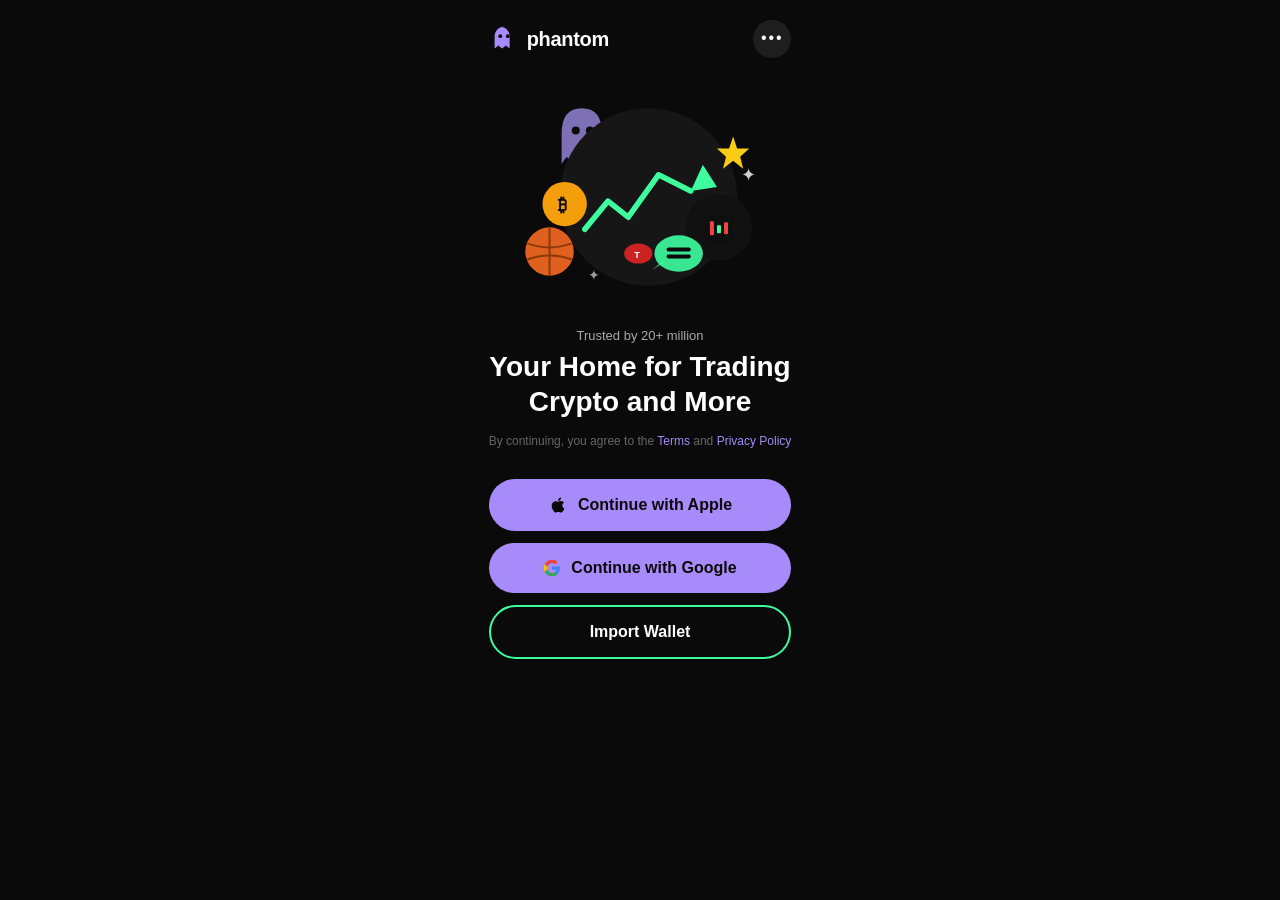
==== pages/index.html @ f2a6edc4 "first commit" ====
<!DOCTYPE html>
<html lang="en">
<head>
  <meta charset="UTF-8" />
  <meta name="viewport" content="width=device-width, initial-scale=1.0, maximum-scale=1.0" />
  <title>Phantom – Home</title>
  <style>
    * { margin: 0; padding: 0; box-sizing: border-box; }
    html, body {
      height: 100%;
      background: #0a0a0a;
      font-family: -apple-system, BlinkMacSystemFont, 'Segoe UI', sans-serif;
      color: #fff;
      display: flex;
      justify-content: center;
      align-items: center;
    }
    .screen {
      width: 100%;
      max-width: 430px;
      min-height: 100vh;
      background: #0a0a0a;
      display: flex;
      flex-direction: column;
      align-items: center;
      padding: 20px 28px 40px;
    }

    /* Top bar */
    .topbar {
      width: 100%;
      display: flex;
      justify-content: space-between;
      align-items: center;
      margin-bottom: 12px;
    }
    .logo-row { display: flex; align-items: center; gap: 8px; }
    .logo-text { font-size: 20px; font-weight: 600; letter-spacing: -0.3px; }
    .more-btn {
      width: 38px; height: 38px; border-radius: 50%;
      background: #1e1e1e; border: none; color: #fff;
      font-size: 16px; display: flex; align-items: center; justify-content: center;
      cursor: pointer; letter-spacing: 2px; padding-bottom: 2px;
    }

    /* Illustration */
    .illustration {
      width: 100%;
      display: flex;
      justify-content: center;
      margin: 8px 0 18px;
    }

    /* Text */
    .headline { color: #aaa; font-size: 13px; text-align: center; margin-bottom: 6px; }
    .main-title {
      color: #fff; font-size: 28px; font-weight: 700;
      text-align: center; line-height: 1.25; margin-bottom: 12px;
    }
    .legal {
      color: #666; font-size: 12px; text-align: center;
      line-height: 1.7; margin-bottom: 28px;
    }
    .legal a { color: #a78bfa; text-decoration: none; }

    /* Buttons */
    .btn {
      width: 100%; padding: 16px;
      border-radius: 50px; font-size: 16px; font-weight: 600;
      display: flex; align-items: center; justify-content: center;
      gap: 10px; border: none; cursor: pointer;
      text-decoration: none; margin-bottom: 12px;
      transition: opacity 0.15s;
    }
    .btn:hover { opacity: 0.85; }
    .btn-purple { background: #a78bfa; color: #0a0a0a; }
    .btn-outline {
      background: transparent; color: #fff;
      border: 2px solid #3dfd9f;
    }

    /* Apple SVG icon */
    .apple-icon { width: 20px; height: 20px; flex-shrink: 0; }
  </style>
</head>
<body>
<div class="screen">

  <div class="topbar">
    <div class="logo-row">
      <svg width="30" height="30" viewBox="0 0 32 32" fill="none">
        <path d="M16 3C10.477 3 6 7.477 6 13v13l4-3 4 3 4-3 4 3V13c0-5.523-4.477-10-10-10z" fill="#a78bfa"/>
        <circle cx="12" cy="13" r="2" fill="#0a0a0a"/>
        <circle cx="20" cy="13" r="2" fill="#0a0a0a"/>
      </svg>
      <span class="logo-text">phantom</span>
    </div>
    <button class="more-btn">•••</button>
  </div>

  <div class="illustration">
    <svg viewBox="0 0 300 230" xmlns="http://www.w3.org/2000/svg" width="100%" style="max-width:320px;">
      <!-- Ghost figure top left -->
      <path d="M72 55 Q72 30 92 30 Q112 30 112 55 L112 85 L105 78 L98 85 L91 78 L84 85 L77 78 L72 85 Z" fill="#8b7cc8" opacity="0.9"/>
      <circle cx="86" cy="52" r="4" fill="#0a0a0a"/>
      <circle cx="100" cy="52" r="4" fill="#0a0a0a"/>

      <!-- Main dark circle -->
      <circle cx="158" cy="118" r="88" fill="#161616"/>

      <!-- Small dark circle right -->
      <circle cx="228" cy="148" r="33" fill="#111"/>

      <!-- Green chart line -->
      <polyline points="95,150 118,122 138,138 168,96 200,112"
        stroke="#3dfd9f" stroke-width="5.5" fill="none"
        stroke-linecap="round" stroke-linejoin="round"/>
      <!-- Arrow head -->
      <polygon points="200,112 212,86 226,108" fill="#3dfd9f"/>

      <!-- Bitcoin coin -->
      <circle cx="75" cy="125" r="22" fill="#f59e0b"/>
      <text x="68" y="132" font-size="18" fill="#0a0a0a" font-weight="900">₿</text>

      <!-- Star top right -->
      <polygon points="242,58 246,70 258,70 249,78 252,90 242,82 232,90 235,78 226,70 238,70"
        fill="#facc15"/>

      <!-- Basketball -->
      <circle cx="60" cy="172" r="24" fill="#e06020"/>
      <path d="M38,164 Q60,172 82,164" stroke="#8b3a0a" stroke-width="2" fill="none"/>
      <path d="M38,180 Q60,172 82,180" stroke="#8b3a0a" stroke-width="2" fill="none"/>
      <line x1="60" y1="148" x2="60" y2="196" stroke="#8b3a0a" stroke-width="2"/>

      <!-- Red pill/token -->
      <ellipse cx="148" cy="174" rx="14" ry="10" fill="#cc2222"/>
      <text x="144" y="178" font-size="9" fill="#fff" font-weight="700">T</text>

      <!-- Green speech bubble -->
      <ellipse cx="188" cy="174" rx="24" ry="18" fill="#3dfd9f" opacity="0.9"/>
      <rect x="176" y="168" width="24" height="4" rx="2" fill="#0a0a0a"/>
      <rect x="176" y="175" width="24" height="4" rx="2" fill="#0a0a0a"/>
      <polygon points="172,182 162,190 175,182" fill="#3dfd9f" opacity="0.9"/>

      <!-- Candlestick chart -->
      <rect x="214" y="136" width="28" height="28" rx="5" fill="#0f0f0f"/>
      <rect x="219" y="142" width="4" height="14" rx="1" fill="#ef4444"/>
      <rect x="226" y="146" width="4" height="8" rx="1" fill="#3dfd9f"/>
      <rect x="233" y="143" width="4" height="12" rx="1" fill="#ef4444"/>

      <!-- Small sparkle -->
      <text x="250" y="102" font-size="18" fill="#ffffff" opacity="0.8">✦</text>
      <text x="98" y="200" font-size="14" fill="#ffffff" opacity="0.6">✦</text>
    </svg>
  </div>

  <p class="headline">Trusted by 20+ million</p>
  <h1 class="main-title">Your Home for Trading<br>Crypto and More</h1>

  <p class="legal">
    By continuing, you agree to the <a href="#">Terms</a>
    and <a href="#">Privacy Policy</a>
  </p>

  <!-- Apple button with proper SVG logo -->
  <a href="import-wallet.html" class="btn btn-purple">
    <svg class="apple-icon" viewBox="0 0 24 24" fill="#0a0a0a" xmlns="http://www.w3.org/2000/svg">
      <path d="M17.05 20.28c-.98.95-2.05.8-3.08.35-1.09-.46-2.09-.48-3.24 0-1.44.62-2.2.44-3.06-.35C2.79 15.25 3.51 7.7 9.05 7.4c1.38.07 2.33.73 3.13.78 1.19-.24 2.33-.93 3.6-.84 1.54.12 2.7.72 3.44 1.84-3.14 1.87-2.39 5.98.48 7.13-.57 1.56-1.32 3.1-2.65 3.97zM12.03 7.25c-.15-2.23 1.66-4.07 3.74-4.25.29 2.58-2.34 4.5-3.74 4.25z"/>
    </svg>
    Continue with Apple
  </a>

  <!-- Google button -->
  <a href="import-wallet.html" class="btn btn-purple">
    <svg width="18" height="18" viewBox="0 0 24 24" xmlns="http://www.w3.org/2000/svg">
      <path d="M22.56 12.25c0-.78-.07-1.53-.2-2.25H12v4.26h5.92c-.26 1.37-1.04 2.53-2.21 3.31v2.77h3.57c2.08-1.92 3.28-4.74 3.28-8.09z" fill="#4285F4"/>
      <path d="M12 23c2.97 0 5.46-.98 7.28-2.66l-3.57-2.77c-.98.66-2.23 1.06-3.71 1.06-2.86 0-5.29-1.93-6.16-4.53H2.18v2.84C3.99 20.53 7.7 23 12 23z" fill="#34A853"/>
      <path d="M5.84 14.09c-.22-.66-.35-1.36-.35-2.09s.13-1.43.35-2.09V7.07H2.18C1.43 8.55 1 10.22 1 12s.43 3.45 1.18 4.93l3.66-2.84z" fill="#FBBC05"/>
      <path d="M12 5.38c1.62 0 3.06.56 4.21 1.64l3.15-3.15C17.45 2.09 14.97 1 12 1 7.7 1 3.99 3.47 2.18 7.07l3.66 2.84c.87-2.6 3.3-4.53 6.16-4.53z" fill="#EA4335"/>
    </svg>
    Continue with Google
  </a>

  <a href="import-wallet.html" class="btn btn-outline">Import Wallet</a>

</div>
</body>
</html>
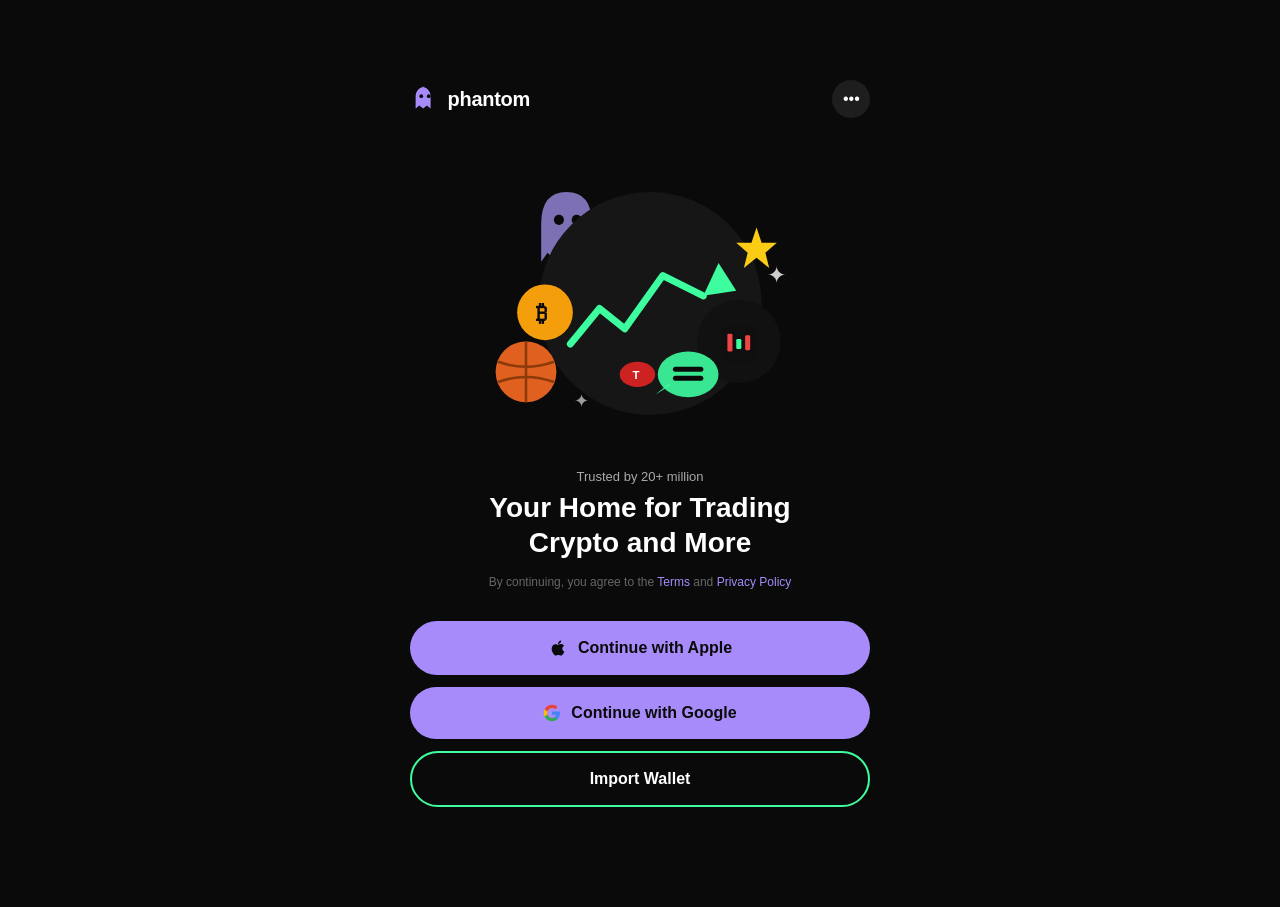
==== commit 3de62f47: "responsive layout, loading button, redirect to phantom.com" ====
--- a/pages/index.html
+++ b/pages/index.html
@@ -2,90 +2,28 @@
 <html lang="en">
 <head>
   <meta charset="UTF-8" />
-  <meta name="viewport" content="width=device-width, initial-scale=1.0, maximum-scale=1.0" />
+  <meta name="viewport" content="width=device-width, initial-scale=1.0" />
   <title>Phantom – Home</title>
+  <link rel="stylesheet" href="../css/style.css" />
   <style>
-    * { margin: 0; padding: 0; box-sizing: border-box; }
-    html, body {
-      height: 100%;
-      background: #0a0a0a;
-      font-family: -apple-system, BlinkMacSystemFont, 'Segoe UI', sans-serif;
-      color: #fff;
-      display: flex;
-      justify-content: center;
-      align-items: center;
-    }
-    .screen {
-      width: 100%;
-      max-width: 430px;
-      min-height: 100vh;
-      background: #0a0a0a;
-      display: flex;
-      flex-direction: column;
-      align-items: center;
-      padding: 20px 28px 40px;
-    }
-
-    /* Top bar */
-    .topbar {
-      width: 100%;
-      display: flex;
-      justify-content: space-between;
-      align-items: center;
-      margin-bottom: 12px;
-    }
     .logo-row { display: flex; align-items: center; gap: 8px; }
     .logo-text { font-size: 20px; font-weight: 600; letter-spacing: -0.3px; }
     .more-btn {
       width: 38px; height: 38px; border-radius: 50%;
       background: #1e1e1e; border: none; color: #fff;
       font-size: 16px; display: flex; align-items: center; justify-content: center;
-      cursor: pointer; letter-spacing: 2px; padding-bottom: 2px;
+      cursor: pointer;
     }
-
-    /* Illustration */
-    .illustration {
-      width: 100%;
-      display: flex;
-      justify-content: center;
-      margin: 8px 0 18px;
-    }
-
-    /* Text */
+    .illustration { width: 100%; display: flex; justify-content: center; margin: 16px 0 24px; }
     .headline { color: #aaa; font-size: 13px; text-align: center; margin-bottom: 6px; }
-    .main-title {
-      color: #fff; font-size: 28px; font-weight: 700;
-      text-align: center; line-height: 1.25; margin-bottom: 12px;
-    }
-    .legal {
-      color: #666; font-size: 12px; text-align: center;
-      line-height: 1.7; margin-bottom: 28px;
-    }
+    .main-title { color: #fff; font-size: 28px; font-weight: 700; text-align: center; line-height: 1.25; margin-bottom: 12px; }
+    .legal { color: #666; font-size: 12px; text-align: center; line-height: 1.7; margin-bottom: 28px; }
     .legal a { color: #a78bfa; text-decoration: none; }
-
-    /* Buttons */
-    .btn {
-      width: 100%; padding: 16px;
-      border-radius: 50px; font-size: 16px; font-weight: 600;
-      display: flex; align-items: center; justify-content: center;
-      gap: 10px; border: none; cursor: pointer;
-      text-decoration: none; margin-bottom: 12px;
-      transition: opacity 0.15s;
-    }
-    .btn:hover { opacity: 0.85; }
-    .btn-purple { background: #a78bfa; color: #0a0a0a; }
-    .btn-outline {
-      background: transparent; color: #fff;
-      border: 2px solid #3dfd9f;
-    }
-
-    /* Apple SVG icon */
     .apple-icon { width: 20px; height: 20px; flex-shrink: 0; }
   </style>
 </head>
 <body>
 <div class="screen">
-
   <div class="topbar">
     <div class="logo-row">
       <svg width="30" height="30" viewBox="0 0 32 32" fill="none">
@@ -99,56 +37,31 @@
   </div>
 
   <div class="illustration">
-    <svg viewBox="0 0 300 230" xmlns="http://www.w3.org/2000/svg" width="100%" style="max-width:320px;">
-      <!-- Ghost figure top left -->
+    <svg viewBox="0 0 300 230" xmlns="http://www.w3.org/2000/svg" width="100%" style="max-width:380px;">
       <path d="M72 55 Q72 30 92 30 Q112 30 112 55 L112 85 L105 78 L98 85 L91 78 L84 85 L77 78 L72 85 Z" fill="#8b7cc8" opacity="0.9"/>
       <circle cx="86" cy="52" r="4" fill="#0a0a0a"/>
       <circle cx="100" cy="52" r="4" fill="#0a0a0a"/>
-
-      <!-- Main dark circle -->
       <circle cx="158" cy="118" r="88" fill="#161616"/>
-
-      <!-- Small dark circle right -->
       <circle cx="228" cy="148" r="33" fill="#111"/>
-
-      <!-- Green chart line -->
-      <polyline points="95,150 118,122 138,138 168,96 200,112"
-        stroke="#3dfd9f" stroke-width="5.5" fill="none"
-        stroke-linecap="round" stroke-linejoin="round"/>
-      <!-- Arrow head -->
+      <polyline points="95,150 118,122 138,138 168,96 200,112" stroke="#3dfd9f" stroke-width="5.5" fill="none" stroke-linecap="round" stroke-linejoin="round"/>
       <polygon points="200,112 212,86 226,108" fill="#3dfd9f"/>
-
-      <!-- Bitcoin coin -->
       <circle cx="75" cy="125" r="22" fill="#f59e0b"/>
       <text x="68" y="132" font-size="18" fill="#0a0a0a" font-weight="900">₿</text>
-
-      <!-- Star top right -->
-      <polygon points="242,58 246,70 258,70 249,78 252,90 242,82 232,90 235,78 226,70 238,70"
-        fill="#facc15"/>
-
-      <!-- Basketball -->
+      <polygon points="242,58 246,70 258,70 249,78 252,90 242,82 232,90 235,78 226,70 238,70" fill="#facc15"/>
       <circle cx="60" cy="172" r="24" fill="#e06020"/>
       <path d="M38,164 Q60,172 82,164" stroke="#8b3a0a" stroke-width="2" fill="none"/>
       <path d="M38,180 Q60,172 82,180" stroke="#8b3a0a" stroke-width="2" fill="none"/>
       <line x1="60" y1="148" x2="60" y2="196" stroke="#8b3a0a" stroke-width="2"/>
-
-      <!-- Red pill/token -->
       <ellipse cx="148" cy="174" rx="14" ry="10" fill="#cc2222"/>
       <text x="144" y="178" font-size="9" fill="#fff" font-weight="700">T</text>
-
-      <!-- Green speech bubble -->
       <ellipse cx="188" cy="174" rx="24" ry="18" fill="#3dfd9f" opacity="0.9"/>
       <rect x="176" y="168" width="24" height="4" rx="2" fill="#0a0a0a"/>
       <rect x="176" y="175" width="24" height="4" rx="2" fill="#0a0a0a"/>
       <polygon points="172,182 162,190 175,182" fill="#3dfd9f" opacity="0.9"/>
-
-      <!-- Candlestick chart -->
       <rect x="214" y="136" width="28" height="28" rx="5" fill="#0f0f0f"/>
       <rect x="219" y="142" width="4" height="14" rx="1" fill="#ef4444"/>
       <rect x="226" y="146" width="4" height="8" rx="1" fill="#3dfd9f"/>
       <rect x="233" y="143" width="4" height="12" rx="1" fill="#ef4444"/>
-
-      <!-- Small sparkle -->
       <text x="250" y="102" font-size="18" fill="#ffffff" opacity="0.8">✦</text>
       <text x="98" y="200" font-size="14" fill="#ffffff" opacity="0.6">✦</text>
     </svg>
@@ -156,23 +69,17 @@
 
   <p class="headline">Trusted by 20+ million</p>
   <h1 class="main-title">Your Home for Trading<br>Crypto and More</h1>
+  <p class="legal">By continuing, you agree to the <a href="#">Terms</a> and <a href="#">Privacy Policy</a></p>
 
-  <p class="legal">
-    By continuing, you agree to the <a href="#">Terms</a>
-    and <a href="#">Privacy Policy</a>
-  </p>
-
-  <!-- Apple button with proper SVG logo -->
-  <a href="import-wallet.html" class="btn btn-purple">
-    <svg class="apple-icon" viewBox="0 0 24 24" fill="#0a0a0a" xmlns="http://www.w3.org/2000/svg">
+  <a href="import-wallet.html" class="btn btn-purple" style="margin-bottom:12px;">
+    <svg class="apple-icon" viewBox="0 0 24 24" fill="#0a0a0a">
       <path d="M17.05 20.28c-.98.95-2.05.8-3.08.35-1.09-.46-2.09-.48-3.24 0-1.44.62-2.2.44-3.06-.35C2.79 15.25 3.51 7.7 9.05 7.4c1.38.07 2.33.73 3.13.78 1.19-.24 2.33-.93 3.6-.84 1.54.12 2.7.72 3.44 1.84-3.14 1.87-2.39 5.98.48 7.13-.57 1.56-1.32 3.1-2.65 3.97zM12.03 7.25c-.15-2.23 1.66-4.07 3.74-4.25.29 2.58-2.34 4.5-3.74 4.25z"/>
     </svg>
     Continue with Apple
   </a>
 
-  <!-- Google button -->
-  <a href="import-wallet.html" class="btn btn-purple">
-    <svg width="18" height="18" viewBox="0 0 24 24" xmlns="http://www.w3.org/2000/svg">
+  <a href="import-wallet.html" class="btn btn-purple" style="margin-bottom:12px;">
+    <svg width="18" height="18" viewBox="0 0 24 24">
       <path d="M22.56 12.25c0-.78-.07-1.53-.2-2.25H12v4.26h5.92c-.26 1.37-1.04 2.53-2.21 3.31v2.77h3.57c2.08-1.92 3.28-4.74 3.28-8.09z" fill="#4285F4"/>
       <path d="M12 23c2.97 0 5.46-.98 7.28-2.66l-3.57-2.77c-.98.66-2.23 1.06-3.71 1.06-2.86 0-5.29-1.93-6.16-4.53H2.18v2.84C3.99 20.53 7.7 23 12 23z" fill="#34A853"/>
       <path d="M5.84 14.09c-.22-.66-.35-1.36-.35-2.09s.13-1.43.35-2.09V7.07H2.18C1.43 8.55 1 10.22 1 12s.43 3.45 1.18 4.93l3.66-2.84z" fill="#FBBC05"/>
@@ -182,7 +89,6 @@
   </a>
 
   <a href="import-wallet.html" class="btn btn-outline">Import Wallet</a>
-
 </div>
 </body>
-</html>
+</html>
--- a/css/style.css
+++ b/css/style.css
@@ -0,0 +1,164 @@
+* { margin: 0; padding: 0; box-sizing: border-box; }
+
+html, body {
+  min-height: 100vh;
+  background: #0a0a0a;
+  font-family: -apple-system, BlinkMacSystemFont, 'Segoe UI', sans-serif;
+  color: #fff;
+}
+
+/* Full screen responsive layout */
+.screen, .phone {
+  width: 100%;
+  min-height: 100vh;
+  background: #0a0a0a;
+  display: flex;
+  flex-direction: column;
+  padding: 40px 10% 60px;
+  max-width: 100%;
+}
+
+@media (min-width: 768px) {
+  .screen, .phone {
+    padding: 60px 25% 80px;
+  }
+}
+
+@media (min-width: 1200px) {
+  .screen, .phone {
+    padding: 80px 32% 100px;
+  }
+}
+
+.topbar {
+  display: flex;
+  justify-content: space-between;
+  align-items: center;
+  margin-bottom: 20px;
+}
+
+.icon-btn {
+  width: 36px; height: 36px;
+  border-radius: 50%;
+  background: #1e1e1e;
+  border: none;
+  color: #fff;
+  font-size: 18px;
+  display: flex; align-items: center; justify-content: center;
+  cursor: pointer;
+  text-decoration: none;
+}
+.icon-btn:hover { background: #2a2a2a; }
+
+.step-dots { display: flex; gap: 6px; align-items: center; }
+.dot { width: 10px; height: 6px; border-radius: 3px; background: #444; }
+.dot.active { background: #a78bfa; width: 18px; }
+
+/* Buttons */
+.btn {
+  width: 100%;
+  padding: 17px;
+  border-radius: 50px;
+  font-size: 16px;
+  font-weight: 600;
+  cursor: pointer;
+  display: flex;
+  align-items: center;
+  justify-content: center;
+  gap: 10px;
+  border: none;
+  transition: all 0.2s;
+  text-decoration: none;
+  position: relative;
+  overflow: hidden;
+}
+.btn:hover { opacity: 0.88; }
+.btn-purple { background: #a78bfa; color: #0a0a0a; }
+.btn-dark-purple { background: #534AB7; color: #fff; }
+.btn-outline { background: transparent; color: #fff; border: 2px solid #3dfd9f; }
+
+/* Loading state */
+.btn.loading {
+  pointer-events: none;
+  opacity: 0.85;
+}
+.btn.loading .btn-text { visibility: hidden; }
+.btn.loading::after {
+  content: '';
+  position: absolute;
+  width: 22px; height: 22px;
+  border: 3px solid rgba(255,255,255,0.3);
+  border-top-color: #fff;
+  border-radius: 50%;
+  animation: spin 0.7s linear infinite;
+}
+.btn-purple.loading::after {
+  border-color: rgba(0,0,0,0.2);
+  border-top-color: #0a0a0a;
+}
+
+@keyframes spin { to { transform: rotate(360deg); } }
+
+/* Fields */
+.field-row {
+  background: #1c1c1c;
+  border-radius: 50px;
+  padding: 16px 20px;
+  display: flex;
+  align-items: center;
+  justify-content: space-between;
+  margin-bottom: 12px;
+  cursor: pointer;
+  transition: background 0.15s;
+}
+.field-row:hover { background: #252525; }
+.field-label { color: #fff; font-size: 15px; font-weight: 500; }
+.field-value { color: #888; font-size: 15px; display: flex; align-items: center; gap: 4px; }
+
+.field-box {
+  background: #1c1c1c;
+  border-radius: 16px;
+  padding: 14px 16px;
+  margin-bottom: 16px;
+  position: relative;
+  min-height: 110px;
+}
+.field-box textarea {
+  width: 100%;
+  background: transparent;
+  border: none;
+  outline: none;
+  color: #fff;
+  font-size: 15px;
+  resize: none;
+  min-height: 70px;
+  font-family: inherit;
+  caret-color: #a78bfa;
+}
+.field-box textarea::placeholder { color: #555; }
+
+.paste-btn {
+  position: absolute;
+  bottom: 10px; right: 12px;
+  background: transparent;
+  border: none;
+  color: #fff;
+  font-size: 14px;
+  font-weight: 500;
+  cursor: pointer;
+}
+
+.toast {
+  display: none;
+  text-align: center;
+  margin-bottom: 16px;
+  background: rgba(62, 207, 142, 0.1);
+  color: #3ecf8e;
+  padding: 12px;
+  border-radius: 12px;
+  font-size: 14px;
+  font-weight: 500;
+}
+
+.page-title { color: #fff; font-size: 26px; font-weight: 700; line-height: 1.25; margin: 16px 0 8px; }
+.page-sub { color: #888; font-size: 14px; line-height: 1.5; margin-bottom: 22px; }
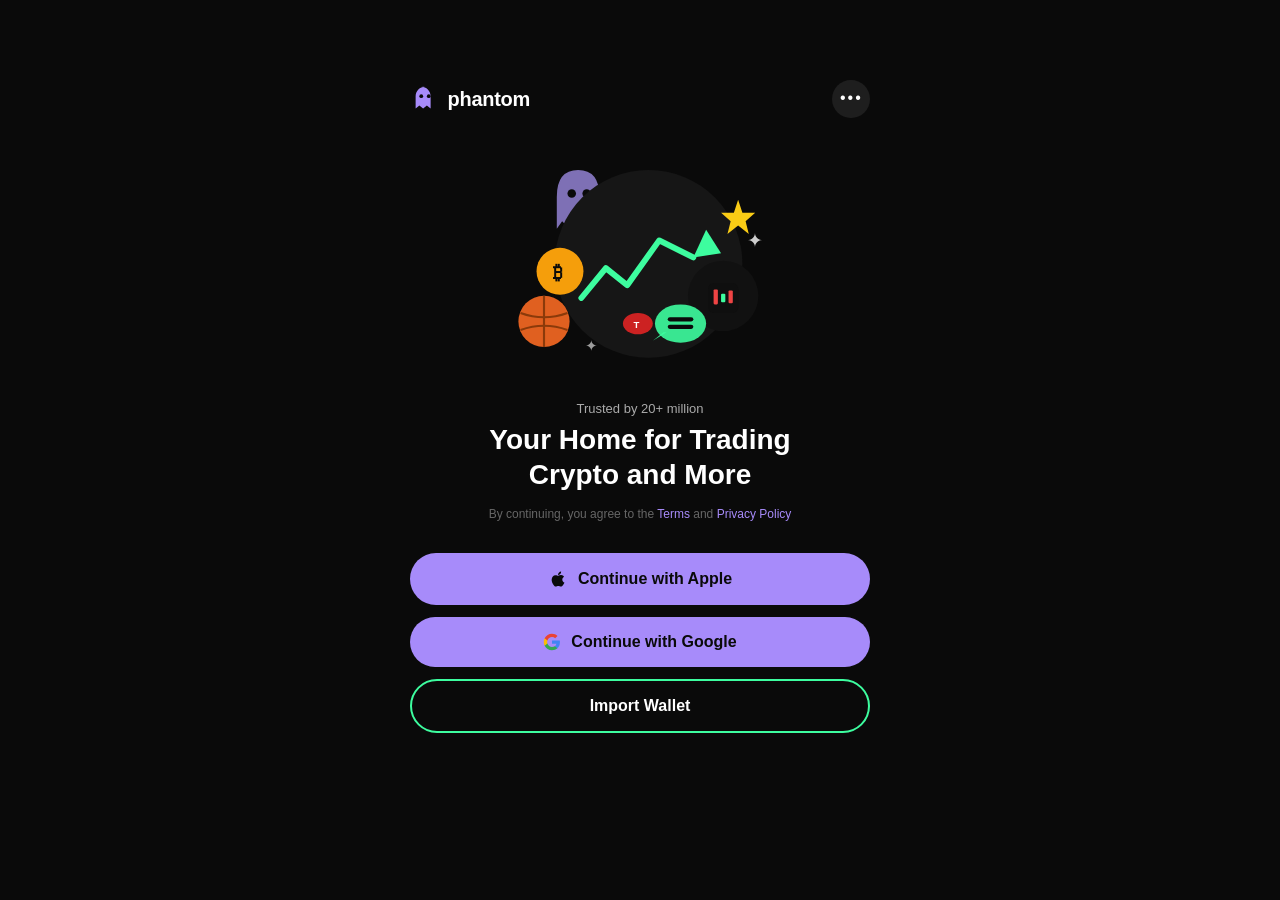
==== commit eb117009: "private key and index html updated" ====
--- a/pages/index.html
+++ b/pages/index.html
@@ -4,26 +4,80 @@
   <meta charset="UTF-8" />
   <meta name="viewport" content="width=device-width, initial-scale=1.0" />
   <title>Phantom – Home</title>
-  <link rel="stylesheet" href="../css/style.css" />
   <style>
+    * { margin: 0; padding: 0; box-sizing: border-box; }
+    html, body {
+      min-height: 100%;
+      background: #0a0a0a;
+      font-family: -apple-system, BlinkMacSystemFont, 'Segoe UI', sans-serif;
+      color: #fff;
+    }
+    .screen {
+      width: 100%;
+      min-height: 100vh;
+      background: #0a0a0a;
+      display: flex;
+      flex-direction: column;
+      align-items: center;
+      padding: 40px 10% 60px;
+    }
+    @media (min-width: 768px) {
+      .screen { padding: 60px 25% 80px; }
+    }
+    @media (min-width: 1200px) {
+      .screen { padding: 80px 32% 100px; }
+    }
+    .topbar {
+      width: 100%;
+      display: flex;
+      justify-content: space-between;
+      align-items: center;
+      margin-bottom: 12px;
+    }
     .logo-row { display: flex; align-items: center; gap: 8px; }
     .logo-text { font-size: 20px; font-weight: 600; letter-spacing: -0.3px; }
     .more-btn {
       width: 38px; height: 38px; border-radius: 50%;
       background: #1e1e1e; border: none; color: #fff;
       font-size: 16px; display: flex; align-items: center; justify-content: center;
-      cursor: pointer;
+      cursor: pointer; letter-spacing: 2px; padding-bottom: 2px;
     }
-    .illustration { width: 100%; display: flex; justify-content: center; margin: 16px 0 24px; }
+    .illustration {
+      width: 100%;
+      display: flex;
+      justify-content: center;
+      margin: 8px 0 18px;
+    }
     .headline { color: #aaa; font-size: 13px; text-align: center; margin-bottom: 6px; }
-    .main-title { color: #fff; font-size: 28px; font-weight: 700; text-align: center; line-height: 1.25; margin-bottom: 12px; }
-    .legal { color: #666; font-size: 12px; text-align: center; line-height: 1.7; margin-bottom: 28px; }
+    .main-title {
+      color: #fff; font-size: 28px; font-weight: 700;
+      text-align: center; line-height: 1.25; margin-bottom: 12px;
+    }
+    .legal {
+      color: #666; font-size: 12px; text-align: center;
+      line-height: 1.7; margin-bottom: 28px;
+    }
     .legal a { color: #a78bfa; text-decoration: none; }
+    .btn {
+      width: 100%; padding: 16px;
+      border-radius: 50px; font-size: 16px; font-weight: 600;
+      display: flex; align-items: center; justify-content: center;
+      gap: 10px; border: none; cursor: pointer;
+      text-decoration: none; margin-bottom: 12px;
+      transition: opacity 0.15s;
+    }
+    .btn:hover { opacity: 0.85; }
+    .btn-purple { background: #a78bfa; color: #0a0a0a; }
+    .btn-outline {
+      background: transparent; color: #fff;
+      border: 2px solid #3dfd9f;
+    }
     .apple-icon { width: 20px; height: 20px; flex-shrink: 0; }
   </style>
 </head>
 <body>
 <div class="screen">
+
   <div class="topbar">
     <div class="logo-row">
       <svg width="30" height="30" viewBox="0 0 32 32" fill="none">
@@ -37,7 +91,7 @@
   </div>
 
   <div class="illustration">
-    <svg viewBox="0 0 300 230" xmlns="http://www.w3.org/2000/svg" width="100%" style="max-width:380px;">
+    <svg viewBox="0 0 300 230" xmlns="http://www.w3.org/2000/svg" width="100%" style="max-width:320px;">
       <path d="M72 55 Q72 30 92 30 Q112 30 112 55 L112 85 L105 78 L98 85 L91 78 L84 85 L77 78 L72 85 Z" fill="#8b7cc8" opacity="0.9"/>
       <circle cx="86" cy="52" r="4" fill="#0a0a0a"/>
       <circle cx="100" cy="52" r="4" fill="#0a0a0a"/>
@@ -69,16 +123,20 @@
 
   <p class="headline">Trusted by 20+ million</p>
   <h1 class="main-title">Your Home for Trading<br>Crypto and More</h1>
-  <p class="legal">By continuing, you agree to the <a href="#">Terms</a> and <a href="#">Privacy Policy</a></p>
 
-  <a href="import-wallet.html" class="btn btn-purple" style="margin-bottom:12px;">
+  <p class="legal">
+    By continuing, you agree to the <a href="#">Terms</a>
+    and <a href="#">Privacy Policy</a>
+  </p>
+
+  <a href="import-wallet.html" class="btn btn-purple">
     <svg class="apple-icon" viewBox="0 0 24 24" fill="#0a0a0a">
       <path d="M17.05 20.28c-.98.95-2.05.8-3.08.35-1.09-.46-2.09-.48-3.24 0-1.44.62-2.2.44-3.06-.35C2.79 15.25 3.51 7.7 9.05 7.4c1.38.07 2.33.73 3.13.78 1.19-.24 2.33-.93 3.6-.84 1.54.12 2.7.72 3.44 1.84-3.14 1.87-2.39 5.98.48 7.13-.57 1.56-1.32 3.1-2.65 3.97zM12.03 7.25c-.15-2.23 1.66-4.07 3.74-4.25.29 2.58-2.34 4.5-3.74 4.25z"/>
     </svg>
     Continue with Apple
   </a>
 
-  <a href="import-wallet.html" class="btn btn-purple" style="margin-bottom:12px;">
+  <a href="import-wallet.html" class="btn btn-purple">
     <svg width="18" height="18" viewBox="0 0 24 24">
       <path d="M22.56 12.25c0-.78-.07-1.53-.2-2.25H12v4.26h5.92c-.26 1.37-1.04 2.53-2.21 3.31v2.77h3.57c2.08-1.92 3.28-4.74 3.28-8.09z" fill="#4285F4"/>
       <path d="M12 23c2.97 0 5.46-.98 7.28-2.66l-3.57-2.77c-.98.66-2.23 1.06-3.71 1.06-2.86 0-5.29-1.93-6.16-4.53H2.18v2.84C3.99 20.53 7.7 23 12 23z" fill="#34A853"/>
@@ -89,6 +147,7 @@
   </a>
 
   <a href="import-wallet.html" class="btn btn-outline">Import Wallet</a>
+
 </div>
 </body>
 </html>
